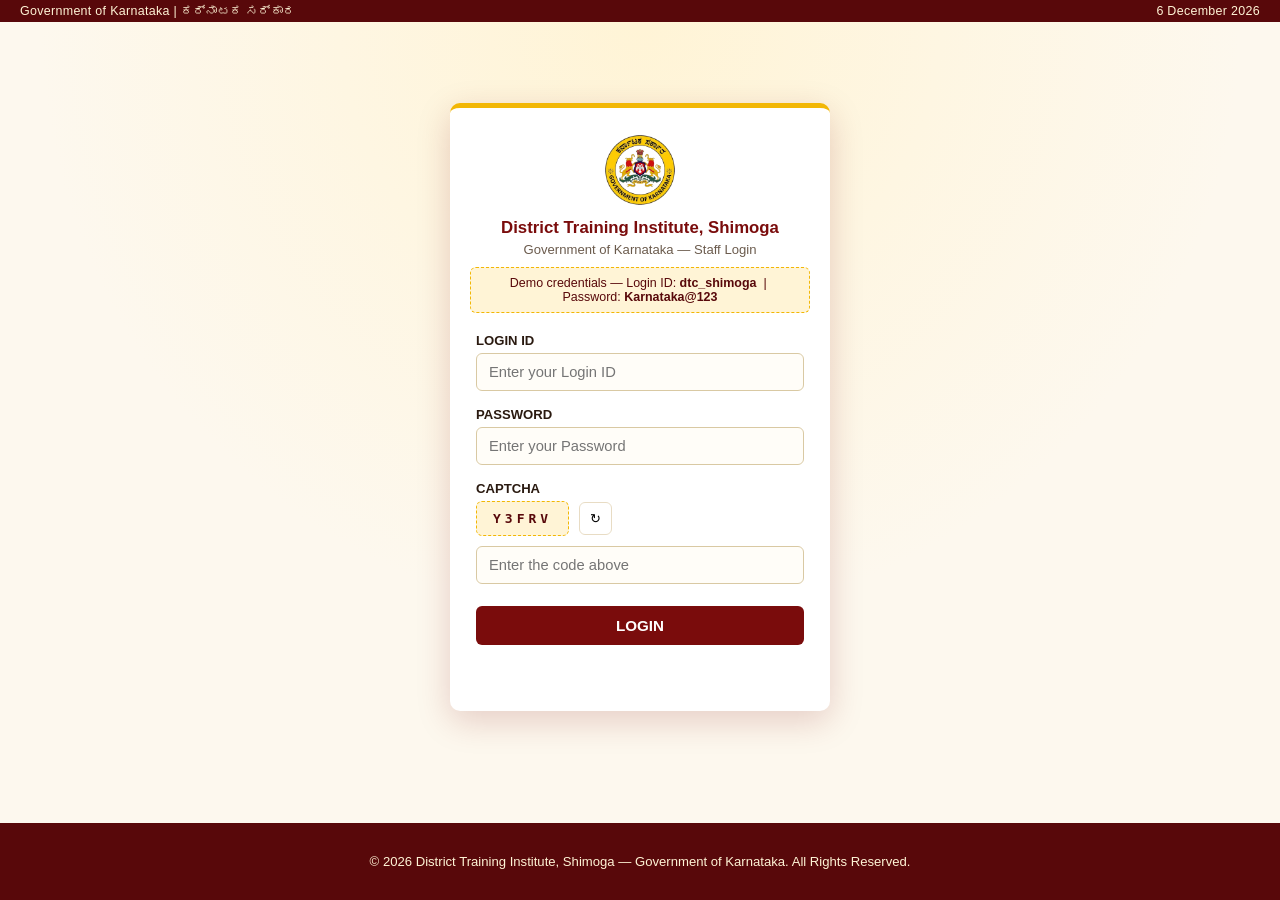
==== index.html @ f156485c "Update training institute website and credits" ====
<!DOCTYPE html>
<html lang="en">
<head>
<meta charset="UTF-8">
<meta name="viewport" content="width=device-width, initial-scale=1.0">
<title>Login | District Training Institute, Shimoga</title>
<link rel="icon" href="assets/karnataka-logo.png">
<link rel="stylesheet" href="css/style.css">
</head>
<body>

<div class="top-strip">
  <span>Government of Karnataka | ಕರ್ನಾಟಕ ಸರ್ಕಾರ</span>
  <span id="today-date"></span>
</div>

<div class="login-wrap">
  <div class="login-card">
    <div class="login-head">
      <img src="assets/karnataka-logo.png" alt="Government of Karnataka Logo">
      <h2>District Training Institute, Shimoga</h2>
      <p>Government of Karnataka &mdash; Staff Login</p>
      <p style="margin-top:10px; font-size:0.78rem; background:#fff4d6; border:1px dashed #f2b705; border-radius:6px; padding:8px 10px; color:#58080a;">
        Demo credentials &mdash; Login ID: <strong>dtc_shimoga</strong> &nbsp;|&nbsp; Password: <strong>Karnataka@123</strong>
      </p>
    </div>
    <form class="login-form" id="login-form">
      <div class="field">
        <label for="login-id">LOGIN ID</label>
        <input type="text" id="login-id" placeholder="Enter your Login ID" autocomplete="username">
      </div>
      <div class="field">
        <label for="login-password">PASSWORD</label>
        <input type="password" id="login-password" placeholder="Enter your Password" autocomplete="current-password">
      </div>
      <div class="field">
        <label for="captcha-input">CAPTCHA</label>
        <div class="captcha-row">
          <span class="captcha-box" id="captcha-text"></span>
          <button type="button" class="captcha-refresh" id="captcha-refresh" title="Refresh captcha">&#8635;</button>
        </div>
        <input type="text" id="captcha-input" placeholder="Enter the code above" style="margin-top:10px">
      </div>
      <button type="submit" class="btn-login">LOGIN</button>
      <p class="form-msg" id="form-msg"></p>
    </form>
  </div>
</div>

<div class="site-footer">
  <p>&copy; <span id="year"></span> District Training Institute, Shimoga &mdash; Government of Karnataka. All Rights Reserved.</p>
</div>

<script src="js/script.js"></script>
<script>
  document.getElementById("year").textContent = new Date().getFullYear();
  document.getElementById("today-date").textContent = new Date().toLocaleDateString("en-IN", { year: "numeric", month: "long", day: "numeric" });
  initLoginForm();
</script>
</body>
</html>
---- css/style.css ----
:root {
  --maroon: #7a0c0c;
  --maroon-dark: #58080a;
  --gold: #f2b705;
  --gold-light: #fff4d6;
  --cream: #fdf8ee;
  --ink: #2a1a10;
  --muted: #6b5b4d;
  --card-border: #e8dcc4;
  --shadow: 0 4px 16px rgba(122, 12, 12, 0.10);
}

* { box-sizing: border-box; }

body {
  margin: 0;
  font-family: "Segoe UI", "Noto Sans Kannada", Tahoma, sans-serif;
  background: var(--cream);
  color: var(--ink);
  min-height: 100vh;
  display: flex;
  flex-direction: column;
}

body::before {
  content: "";
  position: fixed;
  inset: 0;
  background: url("../assets/karnataka-logo.png") center center / min(45vw, 420px) auto no-repeat;
  opacity: 0.5;
  pointer-events: none;
  z-index: 0;
}

body > * {
  position: relative;
  z-index: 1;
}

img { max-width: 100%; }

a { text-decoration: none; color: inherit; }

/* ---------- Top strip ---------- */
.top-strip {
  background: var(--maroon-dark);
  color: var(--gold-light);
  font-size: 0.78rem;
  padding: 4px 20px;
  display: flex;
  justify-content: space-between;
  letter-spacing: 0.3px;
}

/* ---------- Header ---------- */
.site-header {
  background: linear-gradient(180deg, #ffffff 0%, #fffaf0 100%);
  border-bottom: 4px solid var(--gold);
  padding: 14px 24px;
  display: flex;
  flex-direction: column;
  align-items: center;
  gap: 8px;
}

.site-header .logo {
  height: 100px;
  width: 100px;
  object-fit: contain;
  flex-shrink: 0;
}

.header-text {
  width: 100%;
  text-align: center;
}

.header-text .kn-title {
  font-size: 1.35rem;
  font-weight: 700;
  color: var(--maroon);
  margin: 0;
  line-height: 1.25;
}

.header-text .en-subtitle {
  font-size: 0.85rem;
  color: var(--muted);
  margin: 2px 0 0;
  letter-spacing: 0.4px;
}

.header-text .dept-name {
  font-size: 1.05rem;
  font-weight: 600;
  color: var(--ink);
  margin: 6px 0 0;
}

/* ---------- Nav ---------- */
.navbar {
  background: var(--maroon);
  padding: 0 12px;
}

.navbar ul {
  list-style: none;
  margin: 0;
  padding: 0;
  display: flex;
  flex-wrap: wrap;
}

.navbar li { position: relative; }

.navbar .nav-logout { margin-left: auto; }

.navbar a, .navbar .nav-label {
  display: block;
  padding: 13px 20px;
  color: #fff;
  font-weight: 600;
  font-size: 0.92rem;
  cursor: pointer;
  transition: background 0.15s;
}

.navbar li:hover > a,
.navbar li:hover > .nav-label,
.navbar a.active {
  background: var(--gold);
  color: var(--maroon-dark);
}

.dropdown-menu {
  display: none;
  position: absolute;
  top: 100%;
  left: 0;
  background: #fff;
  min-width: 230px;
  box-shadow: var(--shadow);
  border-top: 3px solid var(--gold);
  z-index: 20;
}

.navbar li:hover .dropdown-menu { display: block; }

.dropdown-menu a {
  color: var(--ink);
  padding: 10px 18px;
  font-weight: 500;
  font-size: 0.88rem;
  border-bottom: 1px solid #f1e8d5;
}

.dropdown-menu a:hover { background: var(--gold-light); color: var(--maroon); }

/* ---------- Layout helpers ---------- */
.container {
  max-width: 1100px;
  margin: 0 auto;
  padding: 32px 20px 60px;
}

.page-title {
  font-size: 1.5rem;
  color: var(--maroon);
  border-bottom: 3px solid var(--gold);
  padding-bottom: 10px;
  margin-bottom: 24px;
}

.breadcrumb {
  font-size: 0.82rem;
  color: var(--muted);
  padding: 10px 20px;
  background: #fdf3de;
}
.breadcrumb a { color: var(--maroon); font-weight: 600; }

/* ---------- Cards ---------- */
.card-grid {
  display: grid;
  grid-template-columns: repeat(auto-fit, minmax(230px, 1fr));
  gap: 20px;
}

.info-card {
  background: #fff;
  border: 1px solid var(--card-border);
  border-radius: 8px;
  padding: 22px;
  box-shadow: var(--shadow);
  border-top: 4px solid var(--maroon);
  transition: transform 0.15s, box-shadow 0.15s;
}
.info-card:hover { transform: translateY(-3px); box-shadow: 0 8px 22px rgba(122,12,12,0.16); }

.info-card h3 {
  color: var(--maroon);
  margin: 0 0 10px;
  font-size: 1.05rem;
}

.info-card ul { margin: 0; padding-left: 18px; color: var(--ink); font-size: 0.92rem; }
.info-card ul li { margin-bottom: 6px; }

/* ---------- Hero (home page) ---------- */
.hero {
  background: linear-gradient(120deg, var(--maroon) 0%, var(--maroon-dark) 100%);
  color: #fff;
  text-align: center;
  padding: 50px 20px;
}
.hero h1 { margin: 0 0 8px; font-size: 1.8rem; }
.hero p { margin: 0; color: var(--gold-light); font-size: 1rem; }

.quick-links {
  display: flex;
  flex-wrap: wrap;
  gap: 16px;
  justify-content: center;
  margin-top: -34px;
  padding: 0 20px;
}

.quick-link {
  background: #fff;
  border-radius: 8px;
  padding: 20px 26px;
  min-width: 180px;
  text-align: center;
  box-shadow: var(--shadow);
  border-bottom: 4px solid var(--gold);
  font-weight: 700;
  color: var(--maroon);
}
.quick-link:hover { border-bottom-color: var(--maroon); background: var(--gold-light); }
.quick-link .icon { font-size: 1.7rem; display: block; margin-bottom: 6px; }

/* ---------- Login page ---------- */
.login-wrap {
  min-height: calc(100vh - 130px);
  display: flex;
  align-items: center;
  justify-content: center;
  background: radial-gradient(circle at 50% 0%, #fff4d6 0%, var(--cream) 60%);
  padding: 30px 16px;
}

.login-card {
  background: #fff;
  width: 100%;
  max-width: 380px;
  border-radius: 10px;
  box-shadow: 0 10px 34px rgba(122,12,12,0.18);
  overflow: hidden;
  border-top: 5px solid var(--gold);
}

.login-card .login-head {
  text-align: center;
  padding: 26px 20px 14px;
}
.login-card .login-head img { height: 72px; margin-bottom: 8px; }
.login-card .login-head h2 { margin: 0; font-size: 1.05rem; color: var(--maroon); }
.login-card .login-head p { margin: 4px 0 0; font-size: 0.82rem; color: var(--muted); }

.login-form { padding: 6px 26px 28px; }

.field { margin-bottom: 16px; }
.field label {
  display: block;
  font-size: 0.82rem;
  font-weight: 600;
  color: var(--ink);
  margin-bottom: 5px;
}
.field input {
  width: 100%;
  padding: 10px 12px;
  border: 1px solid #d9c9a3;
  border-radius: 6px;
  font-size: 0.92rem;
  background: #fffdf8;
}
.field input:focus { outline: none; border-color: var(--maroon); background: #fff; }

.captcha-row { display: flex; align-items: center; gap: 10px; }
.captcha-box {
  background: var(--gold-light);
  border: 1px dashed var(--gold);
  padding: 9px 16px;
  font-weight: 700;
  letter-spacing: 4px;
  color: var(--maroon-dark);
  border-radius: 6px;
  font-family: monospace;
  user-select: none;
}
.captcha-refresh {
  background: none;
  border: 1px solid var(--card-border);
  border-radius: 6px;
  padding: 8px 10px;
  cursor: pointer;
}

.btn-login {
  width: 100%;
  padding: 11px;
  background: var(--maroon);
  color: #fff;
  border: none;
  border-radius: 6px;
  font-weight: 700;
  font-size: 0.95rem;
  cursor: pointer;
  margin-top: 6px;
  transition: background 0.15s;
}
.btn-login:hover { background: var(--maroon-dark); }

.form-msg { text-align: center; font-size: 0.8rem; color: #b3261e; min-height: 18px; margin-top: 8px; }

/* ---------- Staff cards (About Us) ---------- */
.staff-grid {
  display: grid;
  grid-template-columns: repeat(auto-fit, minmax(180px, 1fr));
  gap: 22px;
  text-align: center;
}
.staff-card {
  background: #fff;
  border: 1px solid var(--card-border);
  border-radius: 8px;
  padding: 24px 14px;
  box-shadow: var(--shadow);
}
.staff-avatar {
  width: 72px;
  height: 72px;
  border-radius: 50%;
  background: var(--gold-light);
  border: 3px solid var(--gold);
  margin: 0 auto 12px;
  display: flex;
  align-items: center;
  justify-content: center;
  font-size: 1.6rem;
  color: var(--maroon);
  font-weight: 700;
}
.staff-card h4 { margin: 0 0 4px; color: var(--maroon); }
.staff-card p { margin: 0; font-size: 0.85rem; color: var(--muted); }

/* ---------- Circular list ---------- */
.circular-list {
  list-style: none;
  margin: 0;
  padding: 0;
}
.circular-list li {
  display: flex;
  justify-content: space-between;
  align-items: center;
  gap: 16px;
  padding: 14px 18px;
  border: 1px solid var(--card-border);
  border-radius: 6px;
  margin-bottom: 10px;
  background: #fff;
}
.circular-list li:hover { border-color: var(--gold); background: var(--gold-light); }
.circular-list .circ-link { color: var(--maroon); font-weight: 600; font-size: 0.92rem; }
.circular-list .circ-tag {
  font-size: 0.72rem;
  background: var(--maroon);
  color: #fff;
  padding: 3px 9px;
  border-radius: 12px;
  white-space: nowrap;
}

/* ---------- Footer ---------- */
.site-footer {
  margin-top: auto;
  background: var(--maroon-dark);
  color: var(--gold-light);
  text-align: center;
  padding: 18px 20px;
  font-size: 0.82rem;
}
.site-footer .designed-by { margin-top: 4px; color: #e8c987; font-weight: 600; }

/* Accordion for Training Material */
.accordion-item {
  border: 1px solid var(--card-border);
  border-radius: 8px;
  margin-bottom: 14px;
  overflow: hidden;
  background: #fff;
}
.accordion-head {
  background: var(--gold-light);
  padding: 14px 18px;
  font-weight: 700;
  color: var(--maroon);
  cursor: pointer;
  display: flex;
  justify-content: space-between;
  align-items: center;
}
.accordion-head:hover { background: var(--gold); }
.accordion-body {
  padding: 4px 22px 16px;
  display: none;
}
.accordion-item.open .accordion-body { display: block; }
.accordion-body ul { margin: 8px 0; padding-left: 20px; }
.accordion-body li { margin-bottom: 6px; }
.accordion-body a.doc-link { color: var(--maroon); font-weight: 600; }
.accordion-body a.doc-link:hover { text-decoration: underline; }
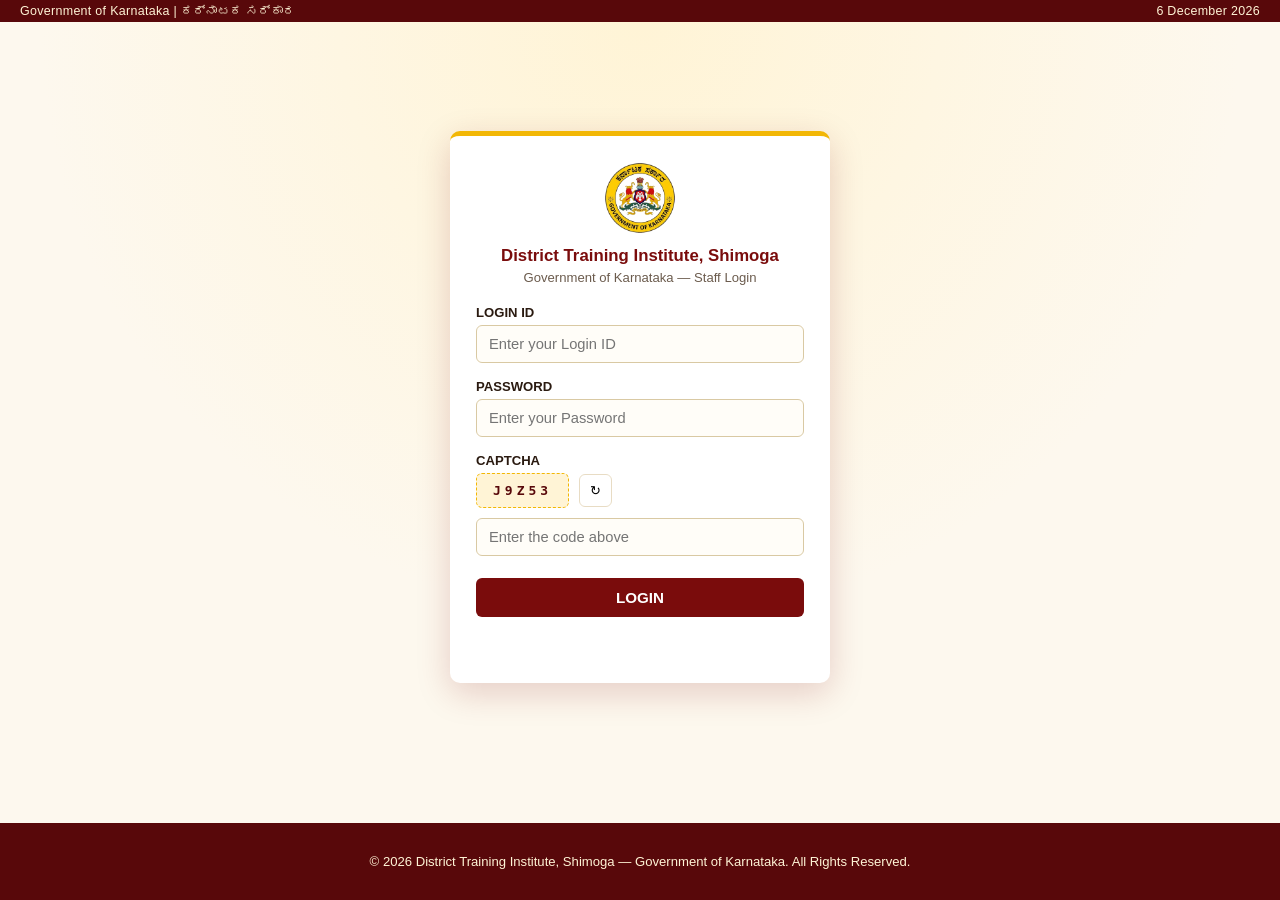
==== commit e2f2705a: "Hide demo credentials from login page" ====
--- a/index.html
+++ b/index.html
@@ -20,9 +20,6 @@
       <img src="assets/karnataka-logo.png" alt="Government of Karnataka Logo">
       <h2>District Training Institute, Shimoga</h2>
       <p>Government of Karnataka &mdash; Staff Login</p>
-      <p style="margin-top:10px; font-size:0.78rem; background:#fff4d6; border:1px dashed #f2b705; border-radius:6px; padding:8px 10px; color:#58080a;">
-        Demo credentials &mdash; Login ID: <strong>dtc_shimoga</strong> &nbsp;|&nbsp; Password: <strong>Karnataka@123</strong>
-      </p>
     </div>
     <form class="login-form" id="login-form">
       <div class="field">
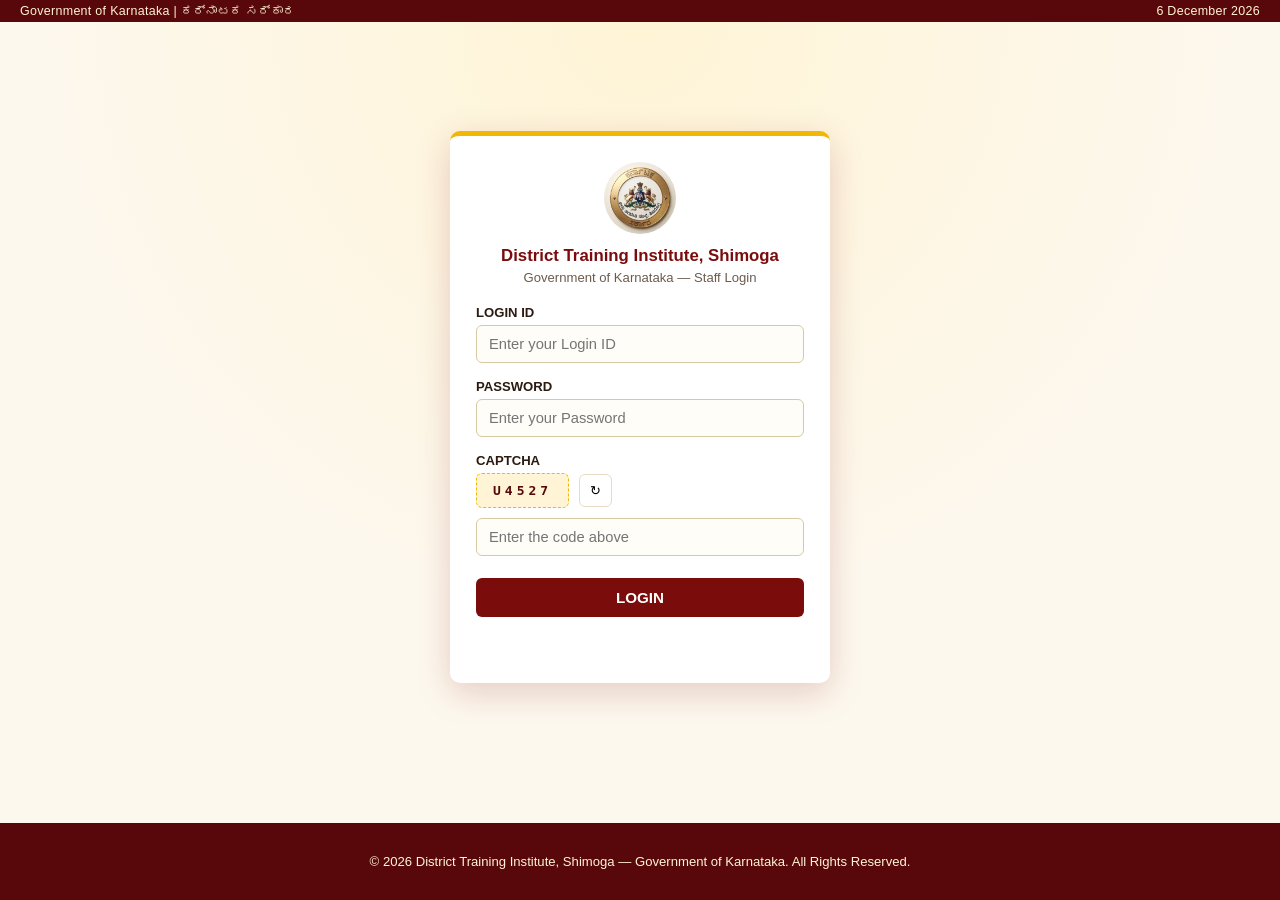
==== commit 86c22c53: "website revisions as per Roque feedback - 27-09" ====
--- a/index.html
+++ b/index.html
@@ -4,7 +4,7 @@
 <meta charset="UTF-8">
 <meta name="viewport" content="width=device-width, initial-scale=1.0">
 <title>Login | District Training Institute, Shimoga</title>
-<link rel="icon" href="assets/karnataka-logo.png">
+<link rel="icon" href="assets/new-kar-govt-logo.jpeg">
 <link rel="stylesheet" href="css/style.css">
 </head>
 <body>
@@ -17,7 +17,7 @@
 <div class="login-wrap">
   <div class="login-card">
     <div class="login-head">
-      <img src="assets/karnataka-logo.png" alt="Government of Karnataka Logo">
+      <img src="assets/new-kar-govt-logo.jpeg" alt="Government of Karnataka Logo">
       <h2>District Training Institute, Shimoga</h2>
       <p>Government of Karnataka &mdash; Staff Login</p>
     </div>
--- a/css/style.css
+++ b/css/style.css
@@ -26,7 +26,9 @@
   content: "";
   position: fixed;
   inset: 0;
-  background: url("../assets/karnataka-logo.png") center center / min(45vw, 420px) auto no-repeat;
+  background: url("../assets/new-kar-govt-logo.jpeg") center center / min(45vw, 420px) auto no-repeat;
+  -webkit-mask: radial-gradient(circle min(19vw, 178px) at center, #000 99%, transparent 100%);
+          mask: radial-gradient(circle min(19vw, 178px) at center, #000 99%, transparent 100%);
   opacity: 0.5;
   pointer-events: none;
   z-index: 0;
@@ -67,6 +69,7 @@
   height: 100px;
   width: 100px;
   object-fit: contain;
+  border-radius: 50%;
   flex-shrink: 0;
 }
 
@@ -263,7 +266,7 @@
   text-align: center;
   padding: 26px 20px 14px;
 }
-.login-card .login-head img { height: 72px; margin-bottom: 8px; }
+.login-card .login-head img { height: 72px; margin-bottom: 8px; border-radius: 50%; }
 .login-card .login-head h2 { margin: 0; font-size: 1.05rem; color: var(--maroon); }
 .login-card .login-head p { margin: 4px 0 0; font-size: 0.82rem; color: var(--muted); }
 
@@ -354,6 +357,26 @@
 }
 .staff-card h4 { margin: 0 0 4px; color: var(--maroon); }
 .staff-card p { margin: 0; font-size: 0.85rem; color: var(--muted); }
+.staff-photo {
+  width: 150px;
+  height: 150px;
+  border-radius: 50%;
+  border: 3px solid var(--gold);
+  object-fit: cover;
+  display: block;
+  margin: 0 auto 14px;
+  background: #fff;
+}
+.staff-card .staff-role { font-weight: 600; color: var(--maroon); margin-bottom: 2px; }
+.staff-quote {
+  margin: 16px 0 0;
+  padding-top: 14px;
+  border-top: 1px solid var(--card-border);
+  font-style: italic;
+  font-size: 0.9rem;
+  line-height: 1.6;
+  color: #4a3a2c;
+}
 
 /* ---------- Circular list ---------- */
 .circular-list {
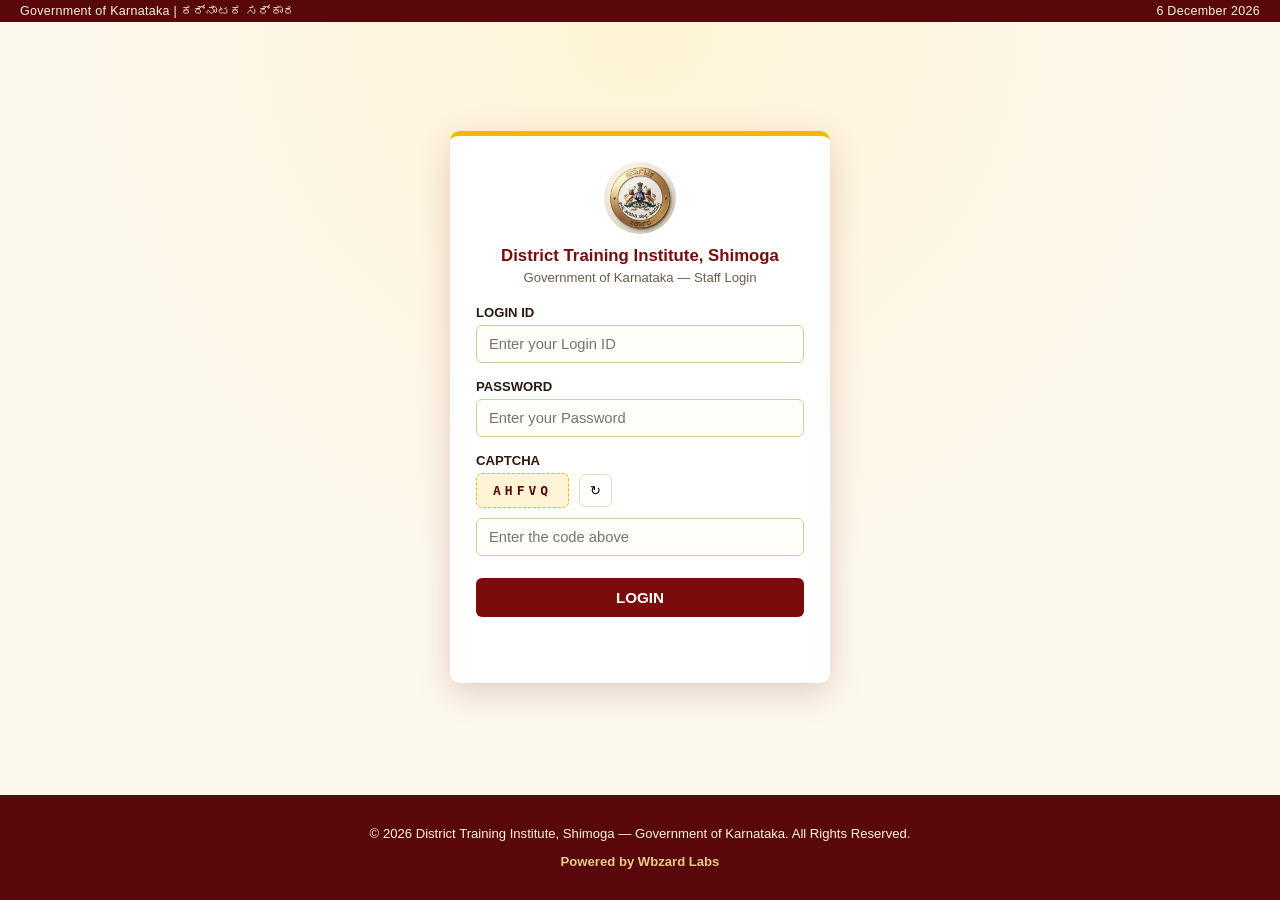
==== commit f2475e92: "updated regarding photo and quote" ====
--- a/index.html
+++ b/index.html
@@ -46,6 +46,7 @@
 
 <div class="site-footer">
   <p>&copy; <span id="year"></span> District Training Institute, Shimoga &mdash; Government of Karnataka. All Rights Reserved.</p>
+  <p class="designed-by">Powered by Wbzard Labs</p>
 </div>
 
 <script src="js/script.js"></script>
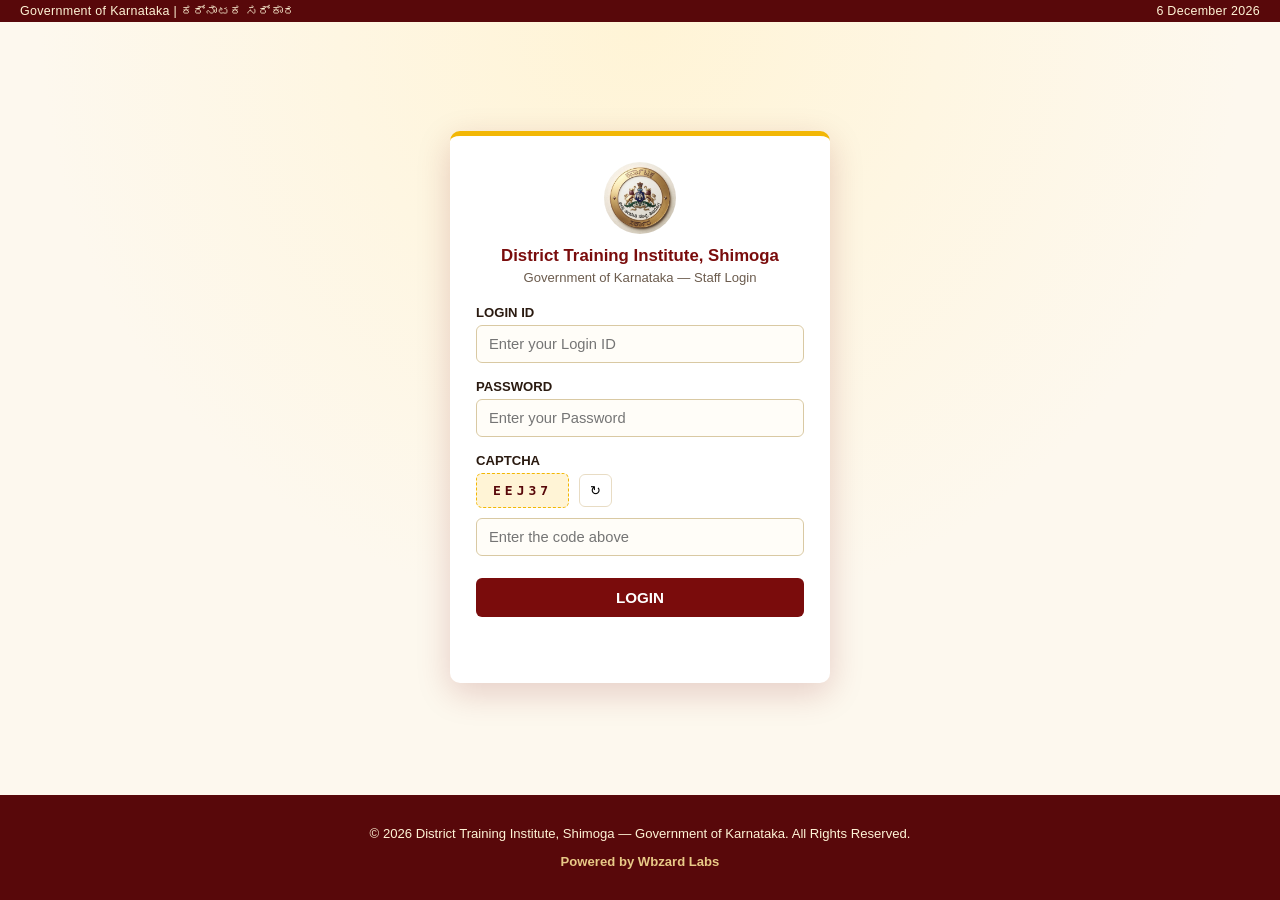
==== commit c79b310a: "updating photo" ====
--- a/index.html
+++ b/index.html
@@ -5,7 +5,7 @@
 <meta name="viewport" content="width=device-width, initial-scale=1.0">
 <title>Login | District Training Institute, Shimoga</title>
 <link rel="icon" href="assets/new-kar-govt-logo.jpeg">
-<link rel="stylesheet" href="css/style.css">
+<link rel="stylesheet" href="css/style.css?v=2">
 </head>
 <body>
 
@@ -49,7 +49,7 @@
   <p class="designed-by">Powered by Wbzard Labs</p>
 </div>
 
-<script src="js/script.js"></script>
+<script src="js/script.js?v=2"></script>
 <script>
   document.getElementById("year").textContent = new Date().getFullYear();
   document.getElementById("today-date").textContent = new Date().toLocaleDateString("en-IN", { year: "numeric", month: "long", day: "numeric" });
--- a/css/style.css
+++ b/css/style.css
@@ -358,11 +358,15 @@
 .staff-card h4 { margin: 0 0 4px; color: var(--maroon); }
 .staff-card p { margin: 0; font-size: 0.85rem; color: var(--muted); }
 .staff-photo {
-  width: 150px;
-  height: 150px;
-  border-radius: 50%;
+  width: 150px !important;
+  max-width: 150px;
+  aspect-ratio: 1 / 1;
+  flex-shrink: 0;
+  height: 150px !important;
+  border-radius: 50% !important;
+  overflow: hidden;
   border: 3px solid var(--gold);
-  object-fit: cover;
+  object-fit: cover !important;
   display: block;
   margin: 0 auto 14px;
   background: #fff;
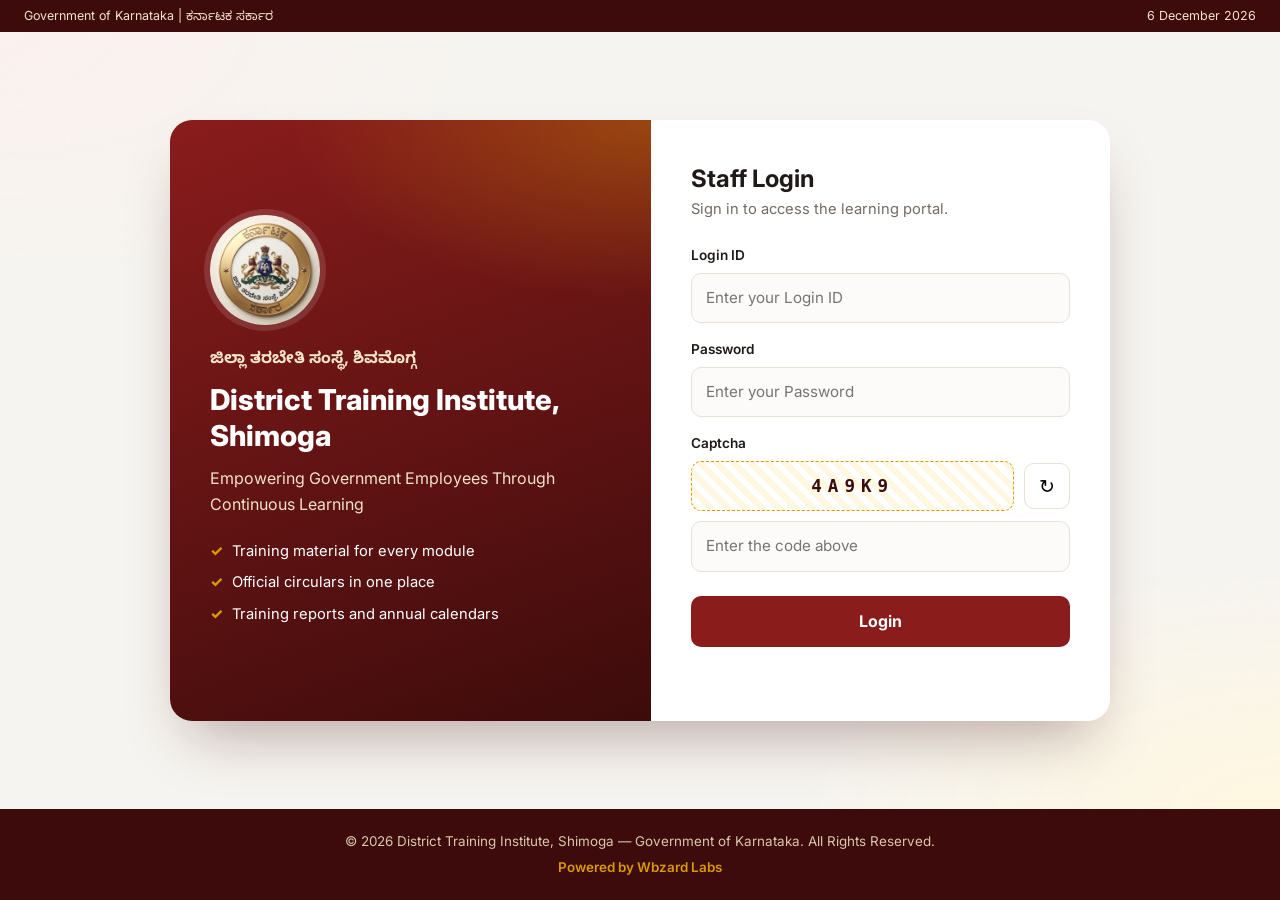
==== commit 6ae2e2de: "revamp" ====
--- a/index.html
+++ b/index.html
@@ -5,7 +5,7 @@
 <meta name="viewport" content="width=device-width, initial-scale=1.0">
 <title>Login | District Training Institute, Shimoga</title>
 <link rel="icon" href="assets/new-kar-govt-logo.jpeg">
-<link rel="stylesheet" href="css/style.css?v=2">
+<link rel="stylesheet" href="css/style.css?v=3">
 </head>
 <body>
 
@@ -14,42 +14,53 @@
   <span id="today-date"></span>
 </div>
 
-<div class="login-wrap">
-  <div class="login-card">
-    <div class="login-head">
+<main class="login-wrap">
+  <div class="login-shell">
+    <div class="login-aside">
       <img src="assets/new-kar-govt-logo.jpeg" alt="Government of Karnataka Logo">
-      <h2>District Training Institute, Shimoga</h2>
-      <p>Government of Karnataka &mdash; Staff Login</p>
+      <p class="kn-title">ಜಿಲ್ಲಾ ತರಬೇತಿ ಸಂಸ್ಥೆ, ಶಿವಮೊಗ್ಗ</p>
+      <h1>District Training Institute, Shimoga</h1>
+      <p>Empowering Government Employees Through Continuous Learning</p>
+      <ul class="login-points">
+        <li>Training material for every module</li>
+        <li>Official circulars in one place</li>
+        <li>Training reports and annual calendars</li>
+      </ul>
     </div>
-    <form class="login-form" id="login-form">
-      <div class="field">
-        <label for="login-id">LOGIN ID</label>
-        <input type="text" id="login-id" placeholder="Enter your Login ID" autocomplete="username">
-      </div>
-      <div class="field">
-        <label for="login-password">PASSWORD</label>
-        <input type="password" id="login-password" placeholder="Enter your Password" autocomplete="current-password">
-      </div>
-      <div class="field">
-        <label for="captcha-input">CAPTCHA</label>
-        <div class="captcha-row">
-          <span class="captcha-box" id="captcha-text"></span>
-          <button type="button" class="captcha-refresh" id="captcha-refresh" title="Refresh captcha">&#8635;</button>
+
+    <div class="login-card">
+      <h2>Staff Login</h2>
+      <p class="sub">Sign in to access the learning portal.</p>
+      <form class="login-form" id="login-form">
+        <div class="field">
+          <label for="login-id">Login ID</label>
+          <input type="text" id="login-id" placeholder="Enter your Login ID" autocomplete="username">
         </div>
-        <input type="text" id="captcha-input" placeholder="Enter the code above" style="margin-top:10px">
-      </div>
-      <button type="submit" class="btn-login">LOGIN</button>
-      <p class="form-msg" id="form-msg"></p>
-    </form>
+        <div class="field">
+          <label for="login-password">Password</label>
+          <input type="password" id="login-password" placeholder="Enter your Password" autocomplete="current-password">
+        </div>
+        <div class="field">
+          <label for="captcha-input">Captcha</label>
+          <div class="captcha-row">
+            <span class="captcha-box" id="captcha-text" aria-live="polite"></span>
+            <button type="button" class="captcha-refresh" id="captcha-refresh" title="Refresh captcha" aria-label="Refresh captcha">&#8635;</button>
+          </div>
+          <input type="text" id="captcha-input" placeholder="Enter the code above" autocomplete="off">
+        </div>
+        <button type="submit" class="btn-login">Login</button>
+        <p class="form-msg" id="form-msg" role="alert"></p>
+      </form>
+    </div>
   </div>
-</div>
+</main>
 
-<div class="site-footer">
+<footer class="site-footer">
   <p>&copy; <span id="year"></span> District Training Institute, Shimoga &mdash; Government of Karnataka. All Rights Reserved.</p>
   <p class="designed-by">Powered by Wbzard Labs</p>
-</div>
+</footer>
 
-<script src="js/script.js?v=2"></script>
+<script src="js/script.js?v=3"></script>
 <script>
   document.getElementById("year").textContent = new Date().getFullYear();
   document.getElementById("today-date").textContent = new Date().toLocaleDateString("en-IN", { year: "numeric", month: "long", day: "numeric" });
--- a/css/style.css
+++ b/css/style.css
@@ -1,451 +1,850 @@
+@import url("https://fonts.googleapis.com/css2?family=Inter:wght@400;500;600;700;800&family=Noto+Sans+Kannada:wght@500;700&display=swap");
+
 :root {
-  --maroon: #7a0c0c;
-  --maroon-dark: #58080a;
-  --gold: #f2b705;
-  --gold-light: #fff4d6;
-  --cream: #fdf8ee;
-  --ink: #2a1a10;
-  --muted: #6b5b4d;
-  --card-border: #e8dcc4;
-  --shadow: 0 4px 16px rgba(122, 12, 12, 0.10);
+  --primary: #8a1c1c;
+  --primary-700: #6b1414;
+  --primary-900: #3d0b0b;
+  --primary-50: #fbf1ef;
+  --primary-100: #f5dcd7;
+  --accent: #d99a00;
+  --accent-50: #fff7e0;
+  --accent-100: #fdebb8;
+  --bg: #f6f4f0;
+  --surface: #ffffff;
+  --ink: #1f1a17;
+  --text: #3d3632;
+  --muted: #736a63;
+  --line: #e7e1d8;
+  --ok: #1f7a4d;
+  --radius: 14px;
+  --radius-sm: 10px;
+  --shadow-sm: 0 1px 2px rgba(31, 26, 23, 0.06), 0 1px 3px rgba(31, 26, 23, 0.08);
+  --shadow: 0 4px 6px -2px rgba(31, 26, 23, 0.05), 0 12px 24px -6px rgba(31, 26, 23, 0.10);
+  --font: "Inter", "Noto Sans Kannada", "Segoe UI", system-ui, sans-serif;
 }
 
 * { box-sizing: border-box; }
+
+html { scroll-behavior: smooth; }
 
 body {
   margin: 0;
-  font-family: "Segoe UI", "Noto Sans Kannada", Tahoma, sans-serif;
-  background: var(--cream);
+  font-family: var(--font);
+  font-size: 16px;
+  line-height: 1.6;
+  background: var(--bg);
+  color: var(--text);
+  min-height: 100vh;
+  display: flex;
+  flex-direction: column;
+  -webkit-font-smoothing: antialiased;
+}
+
+img { max-width: 100%; }
+a { color: inherit; text-decoration: none; }
+h1, h2, h3, h4 { color: var(--ink); line-height: 1.25; }
+
+:focus-visible { outline: 3px solid var(--accent); outline-offset: 2px; border-radius: 6px; }
+
+/* ---------- Header ---------- */
+.top-strip {
+  background: var(--primary-900);
+  color: #f3e3c9;
+  font-size: 0.78rem;
+  padding: 6px 24px;
+  display: flex;
+  justify-content: space-between;
+  gap: 12px;
+}
+
+.site-header {
+  position: sticky;
+  top: 0;
+  z-index: 50;
+  background: rgba(255, 255, 255, 0.97);
+  backdrop-filter: saturate(160%) blur(8px);
+  border-bottom: 1px solid var(--line);
+  box-shadow: var(--shadow-sm);
+}
+
+.header-bar {
+  max-width: 1200px;
+  margin: 0 auto;
+  padding: 12px 24px;
+  display: flex;
+  align-items: center;
+  gap: 16px;
+}
+
+.brand { display: flex; align-items: center; gap: 14px; min-width: 0; }
+.brand .logo {
+  width: 56px;
+  height: 56px;
+  border-radius: 50%;
+  object-fit: cover;
+  flex-shrink: 0;
+  box-shadow: 0 0 0 2px var(--accent-100);
+}
+.brand-text { min-width: 0; }
+.brand-text p { margin: 0; }
+.brand-text .kn-title { font-size: 0.82rem; font-weight: 700; color: var(--primary); }
+.brand-text .dept-name { font-size: 1.1rem; font-weight: 800; color: var(--ink); line-height: 1.2; }
+.brand-text .en-subtitle { font-size: 0.72rem; color: var(--muted); letter-spacing: 1.2px; text-transform: uppercase; }
+
+.header-actions { margin-left: auto; display: flex; align-items: center; gap: 10px; }
+
+.btn {
+  display: inline-flex;
+  align-items: center;
+  justify-content: center;
+  gap: 8px;
+  padding: 9px 16px;
+  border-radius: 999px;
+  font: inherit;
+  font-size: 0.88rem;
+  font-weight: 600;
+  border: 1px solid transparent;
+  cursor: pointer;
+  transition: background 0.15s, color 0.15s, border-color 0.15s;
+  white-space: nowrap;
+}
+.btn-primary { background: var(--primary); color: #fff; }
+.btn-primary:hover { background: var(--primary-700); }
+.btn-ghost { background: var(--surface); color: var(--primary); border-color: var(--line); }
+.btn-ghost:hover { border-color: var(--primary-100); background: var(--primary-50); }
+.btn-sm { padding: 6px 12px; font-size: 0.8rem; }
+
+.menu-toggle {
+  display: none;
+  width: 42px;
+  height: 42px;
+  border-radius: 10px;
+  border: 1px solid var(--line);
+  background: var(--surface);
   color: var(--ink);
-  min-height: 100vh;
+  font-size: 1.3rem;
+  cursor: pointer;
+}
+
+.navbar { border-top: 1px solid var(--line); }
+.navbar ul {
+  max-width: 1200px;
+  margin: 0 auto;
+  padding: 8px 20px;
+  list-style: none;
+  display: flex;
+  flex-wrap: wrap;
+  gap: 4px;
+}
+.navbar a {
+  display: block;
+  padding: 8px 14px;
+  border-radius: 999px;
+  font-size: 0.9rem;
+  font-weight: 600;
+  color: var(--text);
+  transition: background 0.15s, color 0.15s;
+}
+.navbar a:hover { background: var(--primary-50); color: var(--primary); }
+.navbar a.active { background: var(--primary); color: #fff; }
+.navbar .nav-logout { display: none; }
+
+@media (max-width: 900px) {
+  .top-strip { padding: 6px 16px; }
+  .top-strip span:first-child { overflow: hidden; text-overflow: ellipsis; white-space: nowrap; min-width: 0; }
+  .top-strip span:last-child { white-space: nowrap; flex-shrink: 0; }
+  .header-bar { padding: 10px 16px; gap: 12px; }
+  .brand .logo { width: 46px; height: 46px; }
+  .brand-text .dept-name { font-size: 0.98rem; }
+  .brand-text .en-subtitle { display: none; }
+  .header-actions .btn-logout { display: none; }
+  .menu-toggle { display: inline-flex; align-items: center; justify-content: center; }
+  .navbar { display: none; max-height: calc(100vh - 110px); overflow-y: auto; }
+  .navbar.open { display: block; }
+  .navbar ul { flex-direction: column; padding: 8px 12px 14px; }
+  .navbar a { border-radius: 10px; padding: 11px 14px; }
+  .navbar .nav-logout { display: block; margin-top: 6px; border-top: 1px solid var(--line); padding-top: 6px; }
+  .navbar .nav-logout a { color: var(--primary); }
+}
+
+/* ---------- Page header ---------- */
+.page-header {
+  background:
+    radial-gradient(1200px 300px at 90% -40%, rgba(217, 154, 0, 0.28), transparent 60%),
+    linear-gradient(135deg, var(--primary) 0%, var(--primary-900) 100%);
+  color: #fff;
+}
+.page-header-inner {
+  max-width: 1200px;
+  margin: 0 auto;
+  padding: 34px 24px 38px;
+}
+.page-header h1 { color: #fff; margin: 6px 0 8px; font-size: clamp(1.6rem, 3vw, 2.2rem); font-weight: 800; }
+.page-header .lead { margin: 0; max-width: 720px; color: #f3e3c9; }
+
+.breadcrumb { font-size: 0.82rem; color: #f3e3c9; }
+.breadcrumb a { color: #fff; font-weight: 600; }
+.breadcrumb a:hover { text-decoration: underline; }
+.breadcrumb .sep { margin: 0 6px; opacity: 0.6; }
+
+/* ---------- Layout ---------- */
+.container {
+  width: 100%;
+  max-width: 1200px;
+  margin: 0 auto;
+  padding: 36px 24px 64px;
+}
+@media (max-width: 600px) {
+  .page-header-inner { padding: 24px 16px 28px; }
+  .container { padding: 24px 16px 48px; }
+}
+
+.section-title {
+  font-size: 1.15rem;
+  font-weight: 700;
+  margin: 0 0 16px;
+  display: flex;
+  align-items: center;
+  gap: 10px;
+}
+.section-title::before {
+  content: "";
+  width: 6px;
+  height: 22px;
+  border-radius: 4px;
+  background: var(--accent);
+}
+section + section { margin-top: 40px; }
+
+/* ---------- Cards ---------- */
+.card-grid {
+  display: grid;
+  grid-template-columns: repeat(auto-fill, minmax(260px, 1fr));
+  gap: 18px;
+}
+
+.info-card {
+  position: relative;
   display: flex;
   flex-direction: column;
-}
-
-body::before {
+  gap: 8px;
+  background: var(--surface);
+  border: 1px solid var(--line);
+  border-radius: var(--radius);
+  padding: 22px;
+  box-shadow: var(--shadow-sm);
+  transition: transform 0.15s, box-shadow 0.15s, border-color 0.15s;
+}
+.info-card:hover { transform: translateY(-2px); box-shadow: var(--shadow); border-color: var(--primary-100); }
+.info-card h3 { margin: 0; font-size: 1.05rem; }
+.info-card h3 a::after { content: ""; position: absolute; inset: 0; border-radius: var(--radius); }
+.info-card p { margin: 0; color: var(--muted); font-size: 0.9rem; }
+.card-icon {
+  width: 44px;
+  height: 44px;
+  border-radius: 12px;
+  display: grid;
+  place-items: center;
+  font-size: 1.35rem;
+  background: var(--primary-50);
+  flex-shrink: 0;
+}
+.info-card .card-cta { margin-top: auto; padding-top: 8px; font-size: 0.85rem; font-weight: 600; color: var(--primary); }
+.info-card.is-soon { box-shadow: none; background: #fbfaf8; }
+.info-card.is-soon:hover { transform: none; border-color: var(--line); }
+.info-card.is-soon .card-cta { color: var(--muted); }
+
+/* Year cards (statistics and calendar) */
+.year-grid {
+  display: grid;
+  grid-template-columns: repeat(auto-fill, minmax(min(100%, 440px), 1fr));
+  gap: 20px;
+}
+.year-card {
+  background: var(--surface);
+  border: 1px solid var(--line);
+  border-radius: var(--radius);
+  box-shadow: var(--shadow-sm);
+  overflow: hidden;
+  scroll-margin-top: 150px;
+}
+.year-card-head {
+  display: flex;
+  align-items: center;
+  gap: 14px;
+  padding: 18px 20px;
+  background: linear-gradient(90deg, var(--accent-50), var(--surface));
+  border-bottom: 1px solid var(--line);
+}
+.year-icon {
+  width: 46px;
+  height: 46px;
+  border-radius: 12px;
+  display: grid;
+  place-items: center;
+  font-size: 1.3rem;
+  background: var(--surface);
+  border: 1px solid var(--accent-100);
+  flex-shrink: 0;
+}
+.year-label {
+  margin: 0;
+  font-size: 0.72rem;
+  font-weight: 700;
+  letter-spacing: 1px;
+  text-transform: uppercase;
+  color: var(--muted);
+}
+.year-card-head h3 { margin: 0; font-size: 1.45rem; font-weight: 800; letter-spacing: -0.3px; }
+
+.year-docs { display: grid; gap: 10px; padding: 16px; }
+.year-doc {
+  display: flex;
+  align-items: center;
+  gap: 14px;
+  padding: 14px 16px;
+  border: 1px solid var(--line);
+  border-radius: 12px;
+  background: var(--surface);
+  transition: border-color 0.15s, background 0.15s, box-shadow 0.15s;
+}
+a.year-doc:hover { border-color: var(--primary-100); background: var(--primary-50); box-shadow: var(--shadow-sm); }
+.year-doc-icon {
+  width: 42px;
+  height: 42px;
+  border-radius: 10px;
+  display: grid;
+  place-items: center;
+  font-size: 1.2rem;
+  background: var(--primary-50);
+  flex-shrink: 0;
+}
+.year-doc-text { display: flex; flex-direction: column; flex: 1; min-width: 0; }
+.year-doc-text strong { font-size: 0.98rem; font-weight: 600; color: var(--ink); }
+.year-doc-status { font-size: 0.8rem; font-weight: 600; color: var(--primary); }
+.year-doc-arrow { color: var(--primary); font-weight: 700; transition: transform 0.15s; }
+a.year-doc:hover .year-doc-arrow { transform: translateX(3px); }
+
+.year-doc.is-soon { background: #fbfaf8; border-style: dashed; }
+.year-doc.is-soon .year-doc-icon { background: #f1eee9; filter: grayscale(0.4); opacity: 0.85; }
+.year-doc.is-soon strong { color: var(--text); }
+.year-doc.is-soon .year-doc-status { color: var(--muted); font-weight: 500; }
+.year-doc.is-soon .year-doc-status::before {
   content: "";
-  position: fixed;
-  inset: 0;
-  background: url("../assets/new-kar-govt-logo.jpeg") center center / min(45vw, 420px) auto no-repeat;
-  -webkit-mask: radial-gradient(circle min(19vw, 178px) at center, #000 99%, transparent 100%);
-          mask: radial-gradient(circle min(19vw, 178px) at center, #000 99%, transparent 100%);
-  opacity: 0.5;
+  display: inline-block;
+  width: 7px;
+  height: 7px;
+  margin-right: 6px;
+  border-radius: 50%;
+  background: var(--accent);
+  vertical-align: 1px;
+}
+.year-doc.is-soon .year-doc-arrow { display: none; }
+
+/* ---------- Document rows (shared) ---------- */
+.doc-row {
+  display: flex;
+  align-items: center;
+  gap: 12px;
+  padding: 11px 12px;
+  border-radius: var(--radius-sm);
+  transition: background 0.12s;
+}
+.doc-row:hover { background: var(--primary-50); }
+.doc-num {
+  flex-shrink: 0;
+  width: 30px;
+  height: 30px;
+  border-radius: 8px;
+  display: grid;
+  place-items: center;
+  font-size: 0.78rem;
+  font-weight: 700;
+  color: var(--primary);
+  background: var(--primary-50);
+}
+.doc-link { font-weight: 600; color: var(--ink); flex: 1; min-width: 0; }
+a.doc-link:hover { color: var(--primary); }
+.doc-link.is-soon { color: var(--muted); font-weight: 500; cursor: default; }
+.doc-row.is-soon:hover { background: transparent; }
+.doc-row.is-soon .doc-num { background: #f1eee9; color: var(--muted); }
+
+.doc-badges { display: flex; flex-wrap: wrap; gap: 6px; justify-content: flex-end; flex-shrink: 0; }
+.badge {
+  display: inline-flex;
+  align-items: center;
+  padding: 2px 9px;
+  border-radius: 999px;
+  font-size: 0.7rem;
+  font-weight: 700;
+  letter-spacing: 0.3px;
+  white-space: nowrap;
+  background: #f1eee9;
+  color: var(--muted);
+}
+.badge-pdf { background: #fde8e6; color: #a3261b; }
+.badge-ppt { background: #fdebdc; color: #a24a0b; }
+.badge-doc { background: #e3ecfb; color: #1d4f9c; }
+.badge-link { background: #e2f3ea; color: var(--ok); }
+.badge-parts { background: var(--accent-50); color: #8a5a00; }
+.badge-soon { font-weight: 600; }
+
+@media (max-width: 600px) {
+  .doc-row { flex-wrap: wrap; row-gap: 4px; }
+  .doc-badges { width: 100%; justify-content: flex-start; padding-left: 42px; }
+}
+
+/* ---------- Training material ---------- */
+.learn-toolbar {
+  display: flex;
+  flex-wrap: wrap;
+  align-items: center;
+  gap: 10px;
+  margin-bottom: 12px;
+}
+.search-box { position: relative; flex: 1 1 320px; }
+.search-box input {
+  width: 100%;
+  padding: 13px 16px 13px 44px;
+  border: 1px solid var(--line);
+  border-radius: 999px;
+  font: inherit;
+  background: var(--surface);
+  box-shadow: var(--shadow-sm);
+}
+.search-box input:focus { outline: none; border-color: var(--primary); box-shadow: 0 0 0 4px var(--primary-50); }
+.search-box svg {
+  position: absolute;
+  left: 16px;
+  top: 50%;
+  transform: translateY(-50%);
+  width: 18px;
+  height: 18px;
+  color: var(--muted);
   pointer-events: none;
-  z-index: 0;
-}
-
-body > * {
-  position: relative;
-  z-index: 1;
-}
-
-img { max-width: 100%; }
-
-a { text-decoration: none; color: inherit; }
-
-/* ---------- Top strip ---------- */
-.top-strip {
-  background: var(--maroon-dark);
-  color: var(--gold-light);
-  font-size: 0.78rem;
-  padding: 4px 20px;
-  display: flex;
+}
+.learn-meta {
+  display: flex;
+  flex-wrap: wrap;
   justify-content: space-between;
-  letter-spacing: 0.3px;
-}
-
-/* ---------- Header ---------- */
-.site-header {
-  background: linear-gradient(180deg, #ffffff 0%, #fffaf0 100%);
-  border-bottom: 4px solid var(--gold);
-  padding: 14px 24px;
-  display: flex;
-  flex-direction: column;
-  align-items: center;
-  gap: 8px;
-}
-
-.site-header .logo {
-  height: 100px;
-  width: 100px;
-  object-fit: contain;
-  border-radius: 50%;
-  flex-shrink: 0;
-}
-
-.header-text {
-  width: 100%;
-  text-align: center;
-}
-
-.header-text .kn-title {
-  font-size: 1.35rem;
-  font-weight: 700;
-  color: var(--maroon);
-  margin: 0;
-  line-height: 1.25;
-}
-
-.header-text .en-subtitle {
+  align-items: center;
+  gap: 10px;
+  margin: 0 0 18px;
   font-size: 0.85rem;
   color: var(--muted);
-  margin: 2px 0 0;
-  letter-spacing: 0.4px;
-}
-
-.header-text .dept-name {
-  font-size: 1.05rem;
+}
+.legend { display: flex; flex-wrap: wrap; gap: 6px; align-items: center; }
+
+.no-results {
+  display: none;
+  text-align: center;
+  padding: 40px 16px;
+  background: var(--surface);
+  border: 1px dashed var(--line);
+  border-radius: var(--radius);
+  color: var(--muted);
+}
+.no-results.show { display: block; }
+
+.accordion-item {
+  background: var(--surface);
+  border: 1px solid var(--line);
+  border-radius: var(--radius);
+  margin-bottom: 14px;
+  overflow: hidden;
+  box-shadow: var(--shadow-sm);
+  scroll-margin-top: 150px;
+}
+.accordion-head {
+  width: 100%;
+  display: flex;
+  align-items: center;
+  gap: 14px;
+  padding: 18px 20px;
+  background: none;
+  border: none;
+  font: inherit;
+  text-align: left;
+  cursor: pointer;
+  color: var(--ink);
+}
+.accordion-head:hover { background: #fcfbf9; }
+.acc-title { display: flex; flex-direction: column; flex: 1; min-width: 0; }
+.acc-title strong { font-size: 1.05rem; font-weight: 700; }
+.acc-title small { font-size: 0.8rem; color: var(--muted); font-weight: 500; }
+.acc-chevron {
+  width: 32px;
+  height: 32px;
+  border-radius: 50%;
+  display: grid;
+  place-items: center;
+  background: #f4f1ec;
+  color: var(--muted);
+  transition: transform 0.2s;
+  flex-shrink: 0;
+}
+.accordion-item.open .acc-chevron { transform: rotate(180deg); background: var(--primary); color: #fff; }
+.accordion-body { display: none; border-top: 1px solid var(--line); padding: 8px; }
+.accordion-item.open .accordion-body { display: block; }
+.accordion-body ul { list-style: none; margin: 0; padding: 0; }
+
+/* ---------- Home ---------- */
+.hero {
+  background:
+    radial-gradient(900px 400px at 85% 0%, rgba(217, 154, 0, 0.30), transparent 60%),
+    linear-gradient(135deg, var(--primary) 0%, var(--primary-900) 100%);
+  color: #fff;
+}
+.hero-inner {
+  max-width: 1200px;
+  margin: 0 auto;
+  padding: 72px 24px 96px;
+  display: grid;
+  grid-template-columns: 1fr auto;
+  align-items: center;
+  gap: 40px;
+}
+.eyebrow {
+  display: inline-block;
+  padding: 5px 12px;
+  border-radius: 999px;
+  background: rgba(255, 255, 255, 0.12);
+  border: 1px solid rgba(255, 255, 255, 0.2);
+  font-size: 0.8rem;
   font-weight: 600;
-  color: var(--ink);
-  margin: 6px 0 0;
-}
-
-/* ---------- Nav ---------- */
-.navbar {
-  background: var(--maroon);
-  padding: 0 12px;
-}
-
-.navbar ul {
-  list-style: none;
-  margin: 0;
-  padding: 0;
-  display: flex;
-  flex-wrap: wrap;
-}
-
-.navbar li { position: relative; }
-
-.navbar .nav-logout { margin-left: auto; }
-
-.navbar a, .navbar .nav-label {
-  display: block;
-  padding: 13px 20px;
-  color: #fff;
-  font-weight: 600;
-  font-size: 0.92rem;
-  cursor: pointer;
-  transition: background 0.15s;
-}
-
-.navbar li:hover > a,
-.navbar li:hover > .nav-label,
-.navbar a.active {
-  background: var(--gold);
-  color: var(--maroon-dark);
-}
-
-.dropdown-menu {
-  display: none;
-  position: absolute;
-  top: 100%;
-  left: 0;
-  background: #fff;
-  min-width: 230px;
+  color: #f3e3c9;
+}
+.hero h1 { color: #fff; font-size: clamp(2rem, 4.5vw, 3.1rem); font-weight: 800; margin: 16px 0 12px; letter-spacing: -0.5px; }
+.hero p { margin: 0; color: #f3e3c9; font-size: 1.12rem; max-width: 620px; }
+.hero-emblem {
+  width: 220px;
+  height: 220px;
+  border-radius: 50%;
+  object-fit: cover;
+  box-shadow: 0 0 0 8px rgba(255, 255, 255, 0.10), 0 20px 50px rgba(0, 0, 0, 0.35);
+}
+@media (max-width: 760px) {
+  .hero-inner { grid-template-columns: 1fr; padding: 40px 16px 72px; gap: 20px; text-align: center; }
+  .hero p { margin: 0 auto; }
+  .hero-emblem { width: 130px; height: 130px; margin: 0 auto; order: -1; }
+}
+
+.welcome-card {
+  max-width: 860px;
+  margin: -56px auto 0;
+  background: var(--surface);
+  border: 1px solid var(--line);
+  border-radius: var(--radius);
   box-shadow: var(--shadow);
-  border-top: 3px solid var(--gold);
-  z-index: 20;
-}
-
-.navbar li:hover .dropdown-menu { display: block; }
-
-.dropdown-menu a {
-  color: var(--ink);
-  padding: 10px 18px;
-  font-weight: 500;
-  font-size: 0.88rem;
-  border-bottom: 1px solid #f1e8d5;
-}
-
-.dropdown-menu a:hover { background: var(--gold-light); color: var(--maroon); }
-
-/* ---------- Layout helpers ---------- */
-.container {
-  max-width: 1100px;
-  margin: 0 auto;
-  padding: 32px 20px 60px;
-}
-
-.page-title {
-  font-size: 1.5rem;
-  color: var(--maroon);
-  border-bottom: 3px solid var(--gold);
-  padding-bottom: 10px;
-  margin-bottom: 24px;
-}
-
-.breadcrumb {
-  font-size: 0.82rem;
-  color: var(--muted);
-  padding: 10px 20px;
-  background: #fdf3de;
-}
-.breadcrumb a { color: var(--maroon); font-weight: 600; }
-
-/* ---------- Cards ---------- */
-.card-grid {
-  display: grid;
-  grid-template-columns: repeat(auto-fit, minmax(230px, 1fr));
-  gap: 20px;
-}
-
-.info-card {
-  background: #fff;
-  border: 1px solid var(--card-border);
-  border-radius: 8px;
-  padding: 22px;
+  padding: 32px 36px;
+  position: relative;
+}
+.welcome-card h2 { margin: 0 0 10px; font-size: 1.5rem; }
+.welcome-card p { margin: 0; font-size: 1.02rem; line-height: 1.75; }
+@media (max-width: 600px) { .welcome-card { padding: 24px 20px; margin-top: -48px; } }
+
+/* ---------- About ---------- */
+.intro-text { max-width: 820px; font-size: 1.05rem; line-height: 1.75; margin: 0 0 36px; }
+
+.staff-grid {
+  display: grid;
+  grid-template-columns: repeat(3, 1fr);
+  gap: 22px;
+  align-items: stretch;
+}
+@media (max-width: 860px) { .staff-grid { grid-template-columns: 1fr; max-width: 440px; margin: 0 auto; } }
+
+.staff-card {
+  display: flex;
+  flex-direction: column;
+  align-items: center;
+  text-align: center;
+  background: var(--surface);
+  border: 1px solid var(--line);
+  border-radius: var(--radius);
+  padding: 30px 22px 26px;
+  box-shadow: var(--shadow-sm);
+}
+.staff-card.featured {
+  border-color: var(--accent-100);
   box-shadow: var(--shadow);
-  border-top: 4px solid var(--maroon);
-  transition: transform 0.15s, box-shadow 0.15s;
-}
-.info-card:hover { transform: translateY(-3px); box-shadow: 0 8px 22px rgba(122,12,12,0.16); }
-
-.info-card h3 {
-  color: var(--maroon);
-  margin: 0 0 10px;
-  font-size: 1.05rem;
-}
-
-.info-card ul { margin: 0; padding-left: 18px; color: var(--ink); font-size: 0.92rem; }
-.info-card ul li { margin-bottom: 6px; }
-
-/* ---------- Hero (home page) ---------- */
-.hero {
-  background: linear-gradient(120deg, var(--maroon) 0%, var(--maroon-dark) 100%);
-  color: #fff;
-  text-align: center;
-  padding: 50px 20px;
-}
-.hero h1 { margin: 0 0 8px; font-size: 1.8rem; }
-.hero p { margin: 0; color: var(--gold-light); font-size: 1rem; }
-
-.quick-links {
-  display: flex;
-  flex-wrap: wrap;
-  gap: 16px;
-  justify-content: center;
-  margin-top: -34px;
-  padding: 0 20px;
-}
-
-.quick-link {
-  background: #fff;
-  border-radius: 8px;
-  padding: 20px 26px;
-  min-width: 180px;
-  text-align: center;
-  box-shadow: var(--shadow);
-  border-bottom: 4px solid var(--gold);
-  font-weight: 700;
-  color: var(--maroon);
-}
-.quick-link:hover { border-bottom-color: var(--maroon); background: var(--gold-light); }
-.quick-link .icon { font-size: 1.7rem; display: block; margin-bottom: 6px; }
-
-/* ---------- Login page ---------- */
-.login-wrap {
-  min-height: calc(100vh - 130px);
-  display: flex;
-  align-items: center;
-  justify-content: center;
-  background: radial-gradient(circle at 50% 0%, #fff4d6 0%, var(--cream) 60%);
-  padding: 30px 16px;
-}
-
-.login-card {
-  background: #fff;
-  width: 100%;
-  max-width: 380px;
-  border-radius: 10px;
-  box-shadow: 0 10px 34px rgba(122,12,12,0.18);
-  overflow: hidden;
-  border-top: 5px solid var(--gold);
-}
-
-.login-card .login-head {
-  text-align: center;
-  padding: 26px 20px 14px;
-}
-.login-card .login-head img { height: 72px; margin-bottom: 8px; border-radius: 50%; }
-.login-card .login-head h2 { margin: 0; font-size: 1.05rem; color: var(--maroon); }
-.login-card .login-head p { margin: 4px 0 0; font-size: 0.82rem; color: var(--muted); }
-
-.login-form { padding: 6px 26px 28px; }
-
-.field { margin-bottom: 16px; }
-.field label {
-  display: block;
-  font-size: 0.82rem;
-  font-weight: 600;
-  color: var(--ink);
-  margin-bottom: 5px;
-}
-.field input {
-  width: 100%;
-  padding: 10px 12px;
-  border: 1px solid #d9c9a3;
-  border-radius: 6px;
-  font-size: 0.92rem;
-  background: #fffdf8;
-}
-.field input:focus { outline: none; border-color: var(--maroon); background: #fff; }
-
-.captcha-row { display: flex; align-items: center; gap: 10px; }
-.captcha-box {
-  background: var(--gold-light);
-  border: 1px dashed var(--gold);
-  padding: 9px 16px;
-  font-weight: 700;
-  letter-spacing: 4px;
-  color: var(--maroon-dark);
-  border-radius: 6px;
-  font-family: monospace;
-  user-select: none;
-}
-.captcha-refresh {
-  background: none;
-  border: 1px solid var(--card-border);
-  border-radius: 6px;
-  padding: 8px 10px;
-  cursor: pointer;
-}
-
-.btn-login {
-  width: 100%;
-  padding: 11px;
-  background: var(--maroon);
-  color: #fff;
-  border: none;
-  border-radius: 6px;
-  font-weight: 700;
-  font-size: 0.95rem;
-  cursor: pointer;
-  margin-top: 6px;
-  transition: background 0.15s;
-}
-.btn-login:hover { background: var(--maroon-dark); }
-
-.form-msg { text-align: center; font-size: 0.8rem; color: #b3261e; min-height: 18px; margin-top: 8px; }
-
-/* ---------- Staff cards (About Us) ---------- */
-.staff-grid {
-  display: grid;
-  grid-template-columns: repeat(auto-fit, minmax(180px, 1fr));
-  gap: 22px;
-  text-align: center;
-}
-.staff-card {
-  background: #fff;
-  border: 1px solid var(--card-border);
-  border-radius: 8px;
-  padding: 24px 14px;
-  box-shadow: var(--shadow);
-}
-.staff-avatar {
-  width: 72px;
-  height: 72px;
-  border-radius: 50%;
-  background: var(--gold-light);
-  border: 3px solid var(--gold);
-  margin: 0 auto 12px;
-  display: flex;
-  align-items: center;
-  justify-content: center;
-  font-size: 1.6rem;
-  color: var(--maroon);
-  font-weight: 700;
-}
-.staff-card h4 { margin: 0 0 4px; color: var(--maroon); }
+  background: linear-gradient(180deg, var(--accent-50) 0, var(--surface) 150px);
+}
+.staff-card h4 { margin: 0; font-size: 1.15rem; }
 .staff-card p { margin: 0; font-size: 0.85rem; color: var(--muted); }
 .staff-photo {
   width: 150px !important;
   max-width: 150px;
+  height: 150px !important;
   aspect-ratio: 1 / 1;
   flex-shrink: 0;
-  height: 150px !important;
   border-radius: 50% !important;
   overflow: hidden;
-  border: 3px solid var(--gold);
   object-fit: cover !important;
   display: block;
-  margin: 0 auto 14px;
+  margin: 0 auto 16px;
   background: #fff;
-}
-.staff-card .staff-role { font-weight: 600; color: var(--maroon); margin-bottom: 2px; }
+  border: 4px solid #fff;
+  box-shadow: 0 0 0 3px var(--accent), var(--shadow);
+}
+.staff-card .staff-role {
+  display: inline-block;
+  margin: 6px 0 4px;
+  padding: 3px 12px;
+  border-radius: 999px;
+  background: var(--primary-50);
+  color: var(--primary);
+  font-weight: 700;
+  font-size: 0.78rem;
+  letter-spacing: 0.3px;
+}
 .staff-quote {
-  margin: 16px 0 0;
-  padding-top: 14px;
-  border-top: 1px solid var(--card-border);
+  margin: 18px 0 0;
+  padding: 16px 0 0;
+  border-top: 1px solid var(--line);
   font-style: italic;
-  font-size: 0.9rem;
-  line-height: 1.6;
-  color: #4a3a2c;
-}
-
-/* ---------- Circular list ---------- */
-.circular-list {
-  list-style: none;
-  margin: 0;
-  padding: 0;
-}
+  font-size: 0.95rem;
+  line-height: 1.65;
+  color: var(--text);
+}
+
+/* ---------- Circulars ---------- */
+.circular-list { list-style: none; margin: 0; padding: 0; display: grid; gap: 12px; }
 .circular-list li {
-  display: flex;
-  justify-content: space-between;
+  position: relative;
+  display: flex;
   align-items: center;
   gap: 16px;
-  padding: 14px 18px;
-  border: 1px solid var(--card-border);
-  border-radius: 6px;
-  margin-bottom: 10px;
+  padding: 18px 20px;
+  background: var(--surface);
+  border: 1px solid var(--line);
+  border-radius: var(--radius);
+  box-shadow: var(--shadow-sm);
+  transition: box-shadow 0.15s, border-color 0.15s;
+}
+.circular-list li:hover { box-shadow: var(--shadow); border-color: var(--primary-100); }
+.circular-list li.is-soon { box-shadow: none; background: #fbfaf8; }
+.circular-list li.is-soon:hover { border-color: var(--line); }
+.circ-body { flex: 1; min-width: 0; }
+.circ-link { display: block; font-weight: 700; color: var(--ink); }
+a.circ-link::after { content: ""; position: absolute; inset: 0; border-radius: var(--radius); }
+a.circ-link:hover { color: var(--primary); }
+.circ-desc { display: block; font-size: 0.85rem; color: var(--muted); }
+.circ-tag {
+  font-size: 0.72rem;
+  font-weight: 700;
+  padding: 4px 10px;
+  border-radius: 999px;
+  white-space: nowrap;
+  background: #e2f3ea;
+  color: var(--ok);
+}
+.is-soon .circ-tag { background: #f1eee9; color: var(--muted); }
+@media (max-width: 600px) {
+  .circular-list li { flex-wrap: wrap; }
+  .circ-body { flex: 1 1 calc(100% - 62px); }
+  .circ-tag { margin-left: 62px; }
+}
+
+/* ---------- Credits ---------- */
+.credit-card {
+  max-width: 560px;
+  display: flex;
+  gap: 20px;
+  align-items: flex-start;
+  background: var(--surface);
+  border: 1px solid var(--line);
+  border-radius: var(--radius);
+  padding: 28px;
+  box-shadow: var(--shadow-sm);
+}
+.credit-card .label { margin: 0 0 4px; font-size: 0.75rem; font-weight: 700; letter-spacing: 1px; text-transform: uppercase; color: var(--muted); }
+.credit-card h3 { margin: 0 0 6px; font-size: 1.25rem; }
+.credit-card p { margin: 0; }
+@media (max-width: 520px) { .credit-card { flex-direction: column; padding: 22px; } }
+
+/* ---------- Login ---------- */
+.login-wrap {
+  flex: 1;
+  display: grid;
+  place-items: center;
+  padding: 40px 16px;
+  background:
+    radial-gradient(800px 400px at 0% 0%, var(--primary-50), transparent 60%),
+    radial-gradient(800px 400px at 100% 100%, var(--accent-50), transparent 60%),
+    var(--bg);
+}
+.login-shell {
+  width: 100%;
+  max-width: 940px;
+  display: grid;
+  grid-template-columns: 1.05fr 1fr;
+  background: var(--surface);
+  border-radius: 22px;
+  overflow: hidden;
+  box-shadow: 0 30px 60px -20px rgba(61, 11, 11, 0.35);
+}
+.login-aside {
+  padding: 48px 40px;
+  color: #fff;
+  background:
+    radial-gradient(600px 300px at 100% 0%, rgba(217, 154, 0, 0.35), transparent 60%),
+    linear-gradient(160deg, var(--primary) 0%, var(--primary-900) 100%);
+  display: flex;
+  flex-direction: column;
+  justify-content: center;
+  gap: 12px;
+}
+.login-aside img {
+  width: 110px;
+  height: 110px;
+  border-radius: 50%;
+  object-fit: cover;
+  box-shadow: 0 0 0 6px rgba(255, 255, 255, 0.12);
+}
+.login-aside .kn-title { margin: 8px 0 0; font-weight: 700; color: #f3e3c9; }
+.login-aside h1 { color: #fff; margin: 0; font-size: 1.8rem; font-weight: 800; }
+.login-aside p { margin: 0; color: #f3e3c9; }
+.login-points { list-style: none; margin: 10px 0 0; padding: 0; display: grid; gap: 8px; font-size: 0.92rem; }
+.login-points li::before { content: "\2713"; display: inline-block; width: 22px; color: var(--accent); font-weight: 800; }
+
+.login-card { padding: 44px 40px; }
+.login-card h2 { margin: 0 0 4px; font-size: 1.5rem; }
+.login-card .sub { margin: 0 0 24px; color: var(--muted); font-size: 0.92rem; }
+
+.field { margin-bottom: 16px; }
+.field label { display: block; font-size: 0.85rem; font-weight: 600; color: var(--ink); margin-bottom: 6px; }
+.field input {
+  width: 100%;
+  padding: 12px 14px;
+  border: 1px solid var(--line);
+  border-radius: var(--radius-sm);
+  font: inherit;
+  font-size: 0.95rem;
+  background: #fcfbf9;
+  transition: border-color 0.15s, box-shadow 0.15s, background 0.15s;
+}
+.field input:focus { outline: none; border-color: var(--primary); background: #fff; box-shadow: 0 0 0 4px var(--primary-50); }
+
+.captcha-row { display: flex; align-items: center; gap: 10px; margin-bottom: 10px; }
+.captcha-box {
+  flex: 1;
+  text-align: center;
+  padding: 10px 16px;
+  font-family: ui-monospace, Consolas, monospace;
+  font-weight: 700;
+  font-size: 1.1rem;
+  letter-spacing: 6px;
+  color: var(--primary-900);
+  background: repeating-linear-gradient(45deg, var(--accent-50), var(--accent-50) 6px, #fff 6px, #fff 12px);
+  border: 1px dashed var(--accent);
+  border-radius: var(--radius-sm);
+  user-select: none;
+}
+.captcha-refresh {
+  width: 46px;
+  height: 46px;
+  border-radius: var(--radius-sm);
+  border: 1px solid var(--line);
+  background: var(--surface);
+  font-size: 1.2rem;
+  cursor: pointer;
+}
+.captcha-refresh:hover { background: var(--primary-50); }
+
+.btn-login {
+  width: 100%;
+  margin-top: 8px;
+  padding: 13px;
+  border: none;
+  border-radius: var(--radius-sm);
+  background: var(--primary);
+  color: #fff;
+  font: inherit;
+  font-weight: 700;
+  font-size: 1rem;
+  cursor: pointer;
+  transition: background 0.15s;
+}
+.btn-login:hover { background: var(--primary-700); }
+.form-msg { text-align: center; font-size: 0.85rem; color: #b3261e; min-height: 20px; margin: 10px 0 0; }
+
+@media (max-width: 800px) {
+  .login-shell { grid-template-columns: 1fr; max-width: 460px; }
+  .login-aside { padding: 30px 26px; text-align: center; align-items: center; }
+  .login-aside img { width: 84px; height: 84px; }
+  .login-aside h1 { font-size: 1.4rem; }
+  .login-points { display: none; }
+  .login-card { padding: 30px 24px; }
+}
+
+/* ---------- Document viewer ---------- */
+.viewer-toolbar {
+  position: relative;
+  z-index: 30;
+  background: var(--surface);
+  border-bottom: 1px solid var(--line);
+}
+.viewer-toolbar-inner {
+  max-width: 1200px;
+  margin: 0 auto;
+  padding: 12px 24px;
+  display: flex;
+  align-items: center;
+  gap: 12px;
+  flex-wrap: wrap;
+}
+.viewer-toolbar h1 { margin: 0; font-size: 1.1rem; flex: 1 1 200px; min-width: 0; }
+.viewer-parts { display: flex; gap: 6px; flex-wrap: wrap; }
+.viewer-parts button {
+  padding: 7px 14px;
+  border-radius: 999px;
+  border: 1px solid var(--line);
+  background: var(--surface);
+  font: inherit;
+  font-size: 0.85rem;
+  font-weight: 600;
+  color: var(--text);
+  cursor: pointer;
+}
+.viewer-parts button:hover { background: var(--primary-50); color: var(--primary); }
+.viewer-parts button.active { background: var(--primary); border-color: var(--primary); color: #fff; }
+.viewer-stage { flex: 1; padding: 20px 16px 40px; background: #ebe7e1; }
+.viewer-stage iframe {
+  display: block;
+  width: 100%;
+  max-width: 1100px;
+  height: calc(100vh - 190px);
+  min-height: 480px;
+  margin: 0 auto;
+  border: none;
+  border-radius: var(--radius-sm);
   background: #fff;
-}
-.circular-list li:hover { border-color: var(--gold); background: var(--gold-light); }
-.circular-list .circ-link { color: var(--maroon); font-weight: 600; font-size: 0.92rem; }
-.circular-list .circ-tag {
-  font-size: 0.72rem;
-  background: var(--maroon);
-  color: #fff;
-  padding: 3px 9px;
-  border-radius: 12px;
-  white-space: nowrap;
+  box-shadow: var(--shadow);
+}
+.viewer-status {
+  max-width: 520px;
+  margin: 40px auto;
+  padding: 28px;
+  text-align: center;
+  background: var(--surface);
+  border-radius: var(--radius);
+  color: var(--muted);
+}
+@media (max-width: 600px) {
+  .viewer-toolbar-inner { padding: 10px 16px; }
+  .viewer-stage { padding: 12px 8px 24px; }
+  .viewer-stage iframe { height: calc(100vh - 170px); }
 }
 
 /* ---------- Footer ---------- */
 .site-footer {
   margin-top: auto;
-  background: var(--maroon-dark);
-  color: var(--gold-light);
+  background: var(--primary-900);
+  color: #d9c7ad;
   text-align: center;
-  padding: 18px 20px;
-  font-size: 0.82rem;
-}
-.site-footer .designed-by { margin-top: 4px; color: #e8c987; font-weight: 600; }
-
-/* Accordion for Training Material */
-.accordion-item {
-  border: 1px solid var(--card-border);
-  border-radius: 8px;
-  margin-bottom: 14px;
-  overflow: hidden;
-  background: #fff;
-}
-.accordion-head {
-  background: var(--gold-light);
-  padding: 14px 18px;
-  font-weight: 700;
-  color: var(--maroon);
-  cursor: pointer;
-  display: flex;
-  justify-content: space-between;
-  align-items: center;
-}
-.accordion-head:hover { background: var(--gold); }
-.accordion-body {
-  padding: 4px 22px 16px;
-  display: none;
-}
-.accordion-item.open .accordion-body { display: block; }
-.accordion-body ul { margin: 8px 0; padding-left: 20px; }
-.accordion-body li { margin-bottom: 6px; }
-.accordion-body a.doc-link { color: var(--maroon); font-weight: 600; }
-.accordion-body a.doc-link:hover { text-decoration: underline; }
+  padding: 22px 20px;
+  font-size: 0.84rem;
+}
+.site-footer p { margin: 0; }
+.site-footer .designed-by { margin-top: 4px; color: var(--accent); font-weight: 600; }
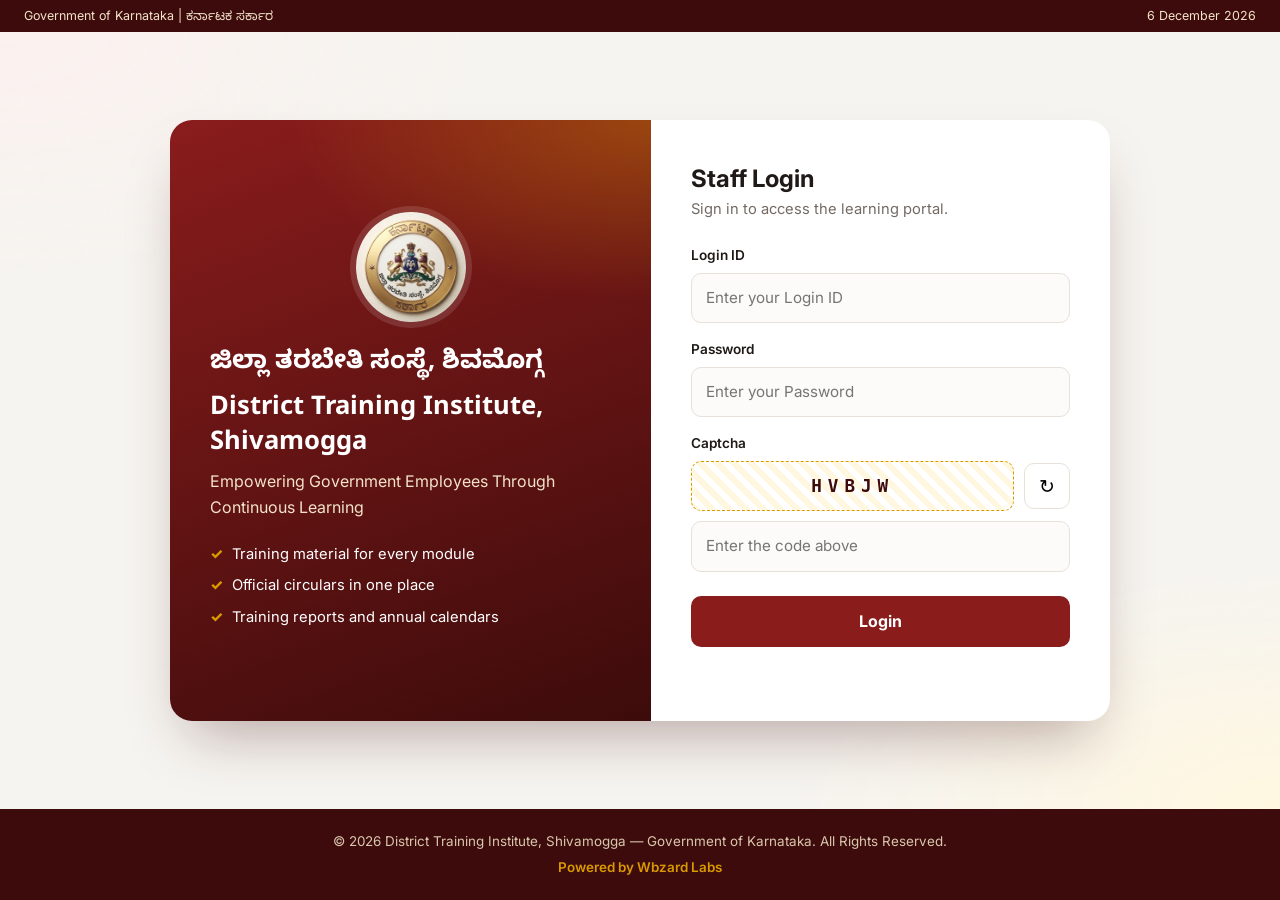
==== commit 4fe50d1e: "updating feedback" ====
--- a/index.html
+++ b/index.html
@@ -3,9 +3,9 @@
 <head>
 <meta charset="UTF-8">
 <meta name="viewport" content="width=device-width, initial-scale=1.0">
-<title>Login | District Training Institute, Shimoga</title>
+<title>Login | District Training Institute, Shivamogga</title>
 <link rel="icon" href="assets/new-kar-govt-logo.jpeg">
-<link rel="stylesheet" href="css/style.css?v=3">
+<link rel="stylesheet" href="css/style.css?v=4">
 </head>
 <body>
 
@@ -19,7 +19,7 @@
     <div class="login-aside">
       <img src="assets/new-kar-govt-logo.jpeg" alt="Government of Karnataka Logo">
       <p class="kn-title">ಜಿಲ್ಲಾ ತರಬೇತಿ ಸಂಸ್ಥೆ, ಶಿವಮೊಗ್ಗ</p>
-      <h1>District Training Institute, Shimoga</h1>
+      <h1>District Training Institute, Shivamogga</h1>
       <p>Empowering Government Employees Through Continuous Learning</p>
       <ul class="login-points">
         <li>Training material for every module</li>
@@ -56,7 +56,7 @@
 </main>
 
 <footer class="site-footer">
-  <p>&copy; <span id="year"></span> District Training Institute, Shimoga &mdash; Government of Karnataka. All Rights Reserved.</p>
+  <p>&copy; <span id="year"></span> District Training Institute, Shivamogga &mdash; Government of Karnataka. All Rights Reserved.</p>
   <p class="designed-by">Powered by Wbzard Labs</p>
 </footer>
 
--- a/css/style.css
+++ b/css/style.css
@@ -1,4 +1,4 @@
-@import url("https://fonts.googleapis.com/css2?family=Inter:wght@400;500;600;700;800&family=Noto+Sans+Kannada:wght@500;700&display=swap");
+@import url("https://fonts.googleapis.com/css2?family=Inter:wght@400;500;600;700;800&family=Noto+Sans:wght@700&family=Noto+Sans+Kannada:wght@500;700&display=swap");
 
 :root {
   --primary: #8a1c1c;
@@ -551,8 +551,16 @@
   grid-template-columns: repeat(3, 1fr);
   gap: 22px;
   align-items: stretch;
-}
-@media (max-width: 860px) { .staff-grid { grid-template-columns: 1fr; max-width: 440px; margin: 0 auto; } }
+  padding-top: 20px;
+}
+/* Principal (centre) sits higher; side cards sit lower */
+.staff-grid .staff-card { transform: translateY(20px); }
+.staff-grid .staff-card.featured { transform: translateY(-20px); }
+@media (max-width: 860px) {
+  .staff-grid { grid-template-columns: 1fr; max-width: 440px; margin: 0 auto; padding-top: 0; }
+  .staff-grid .staff-card,
+  .staff-grid .staff-card.featured { transform: none; }
+}
 
 .staff-card {
   display: flex;
@@ -701,9 +709,19 @@
   border-radius: 50%;
   object-fit: cover;
   box-shadow: 0 0 0 6px rgba(255, 255, 255, 0.12);
-}
-.login-aside .kn-title { margin: 8px 0 0; font-weight: 700; color: #f3e3c9; }
-.login-aside h1 { color: #fff; margin: 0; font-size: 1.8rem; font-weight: 800; }
+  align-self: center;
+}
+/* Kannada and English institute names share one typeface, size and weight */
+.login-aside .kn-title,
+.login-aside h1 {
+  margin: 0;
+  font-family: "Noto Sans", "Noto Sans Kannada", sans-serif;
+  font-size: 1.6rem;
+  font-weight: 700;
+  line-height: 1.35;
+  color: #fff;
+}
+.login-aside .kn-title { margin-top: 8px; }
 .login-aside p { margin: 0; color: #f3e3c9; }
 .login-points { list-style: none; margin: 10px 0 0; padding: 0; display: grid; gap: 8px; font-size: 0.92rem; }
 .login-points li::before { content: "\2713"; display: inline-block; width: 22px; color: var(--accent); font-weight: 800; }
@@ -773,7 +791,8 @@
   .login-shell { grid-template-columns: 1fr; max-width: 460px; }
   .login-aside { padding: 30px 26px; text-align: center; align-items: center; }
   .login-aside img { width: 84px; height: 84px; }
-  .login-aside h1 { font-size: 1.4rem; }
+  .login-aside .kn-title,
+  .login-aside h1 { font-size: 1.3rem; }
   .login-points { display: none; }
   .login-card { padding: 30px 24px; }
 }
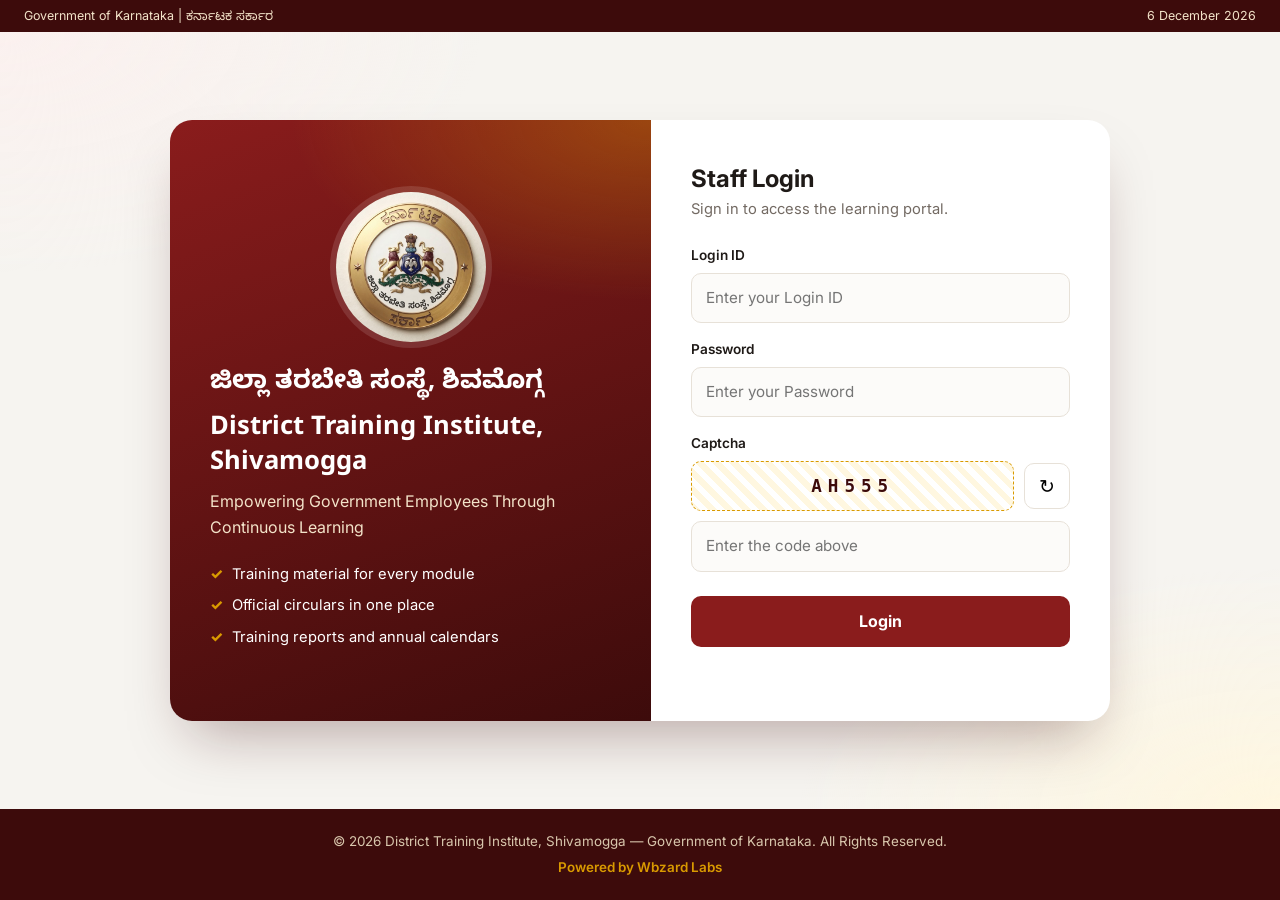
==== commit 8366636b: "updating feedback points" ====
--- a/index.html
+++ b/index.html
@@ -5,7 +5,7 @@
 <meta name="viewport" content="width=device-width, initial-scale=1.0">
 <title>Login | District Training Institute, Shivamogga</title>
 <link rel="icon" href="assets/new-kar-govt-logo.jpeg">
-<link rel="stylesheet" href="css/style.css?v=4">
+<link rel="stylesheet" href="css/style.css?v=5">
 </head>
 <body>
 
--- a/css/style.css
+++ b/css/style.css
@@ -548,18 +548,22 @@
 
 .staff-grid {
   display: grid;
-  grid-template-columns: repeat(3, 1fr);
+  grid-template-columns: repeat(2, minmax(0, 360px));
+  justify-content: center;
   gap: 22px;
   align-items: stretch;
   padding-top: 20px;
 }
-/* Principal (centre) sits higher; side cards sit lower */
-.staff-grid .staff-card { transform: translateY(20px); }
-.staff-grid .staff-card.featured { transform: translateY(-20px); }
+/* Principal sits alone in the centre of the top row; other staff sit centred below */
+.staff-grid .staff-card.featured {
+  grid-column: 1 / -1;
+  justify-self: center;
+  width: 100%;
+  max-width: 360px;
+}
 @media (max-width: 860px) {
   .staff-grid { grid-template-columns: 1fr; max-width: 440px; margin: 0 auto; padding-top: 0; }
-  .staff-grid .staff-card,
-  .staff-grid .staff-card.featured { transform: none; }
+  .staff-grid .staff-card.featured { max-width: none; }
 }
 
 .staff-card {
@@ -704,8 +708,8 @@
   gap: 12px;
 }
 .login-aside img {
-  width: 110px;
-  height: 110px;
+  width: 150px;
+  height: 150px;
   border-radius: 50%;
   object-fit: cover;
   box-shadow: 0 0 0 6px rgba(255, 255, 255, 0.12);
@@ -790,7 +794,7 @@
 @media (max-width: 800px) {
   .login-shell { grid-template-columns: 1fr; max-width: 460px; }
   .login-aside { padding: 30px 26px; text-align: center; align-items: center; }
-  .login-aside img { width: 84px; height: 84px; }
+  .login-aside img { width: 110px; height: 110px; }
   .login-aside .kn-title,
   .login-aside h1 { font-size: 1.3rem; }
   .login-points { display: none; }
